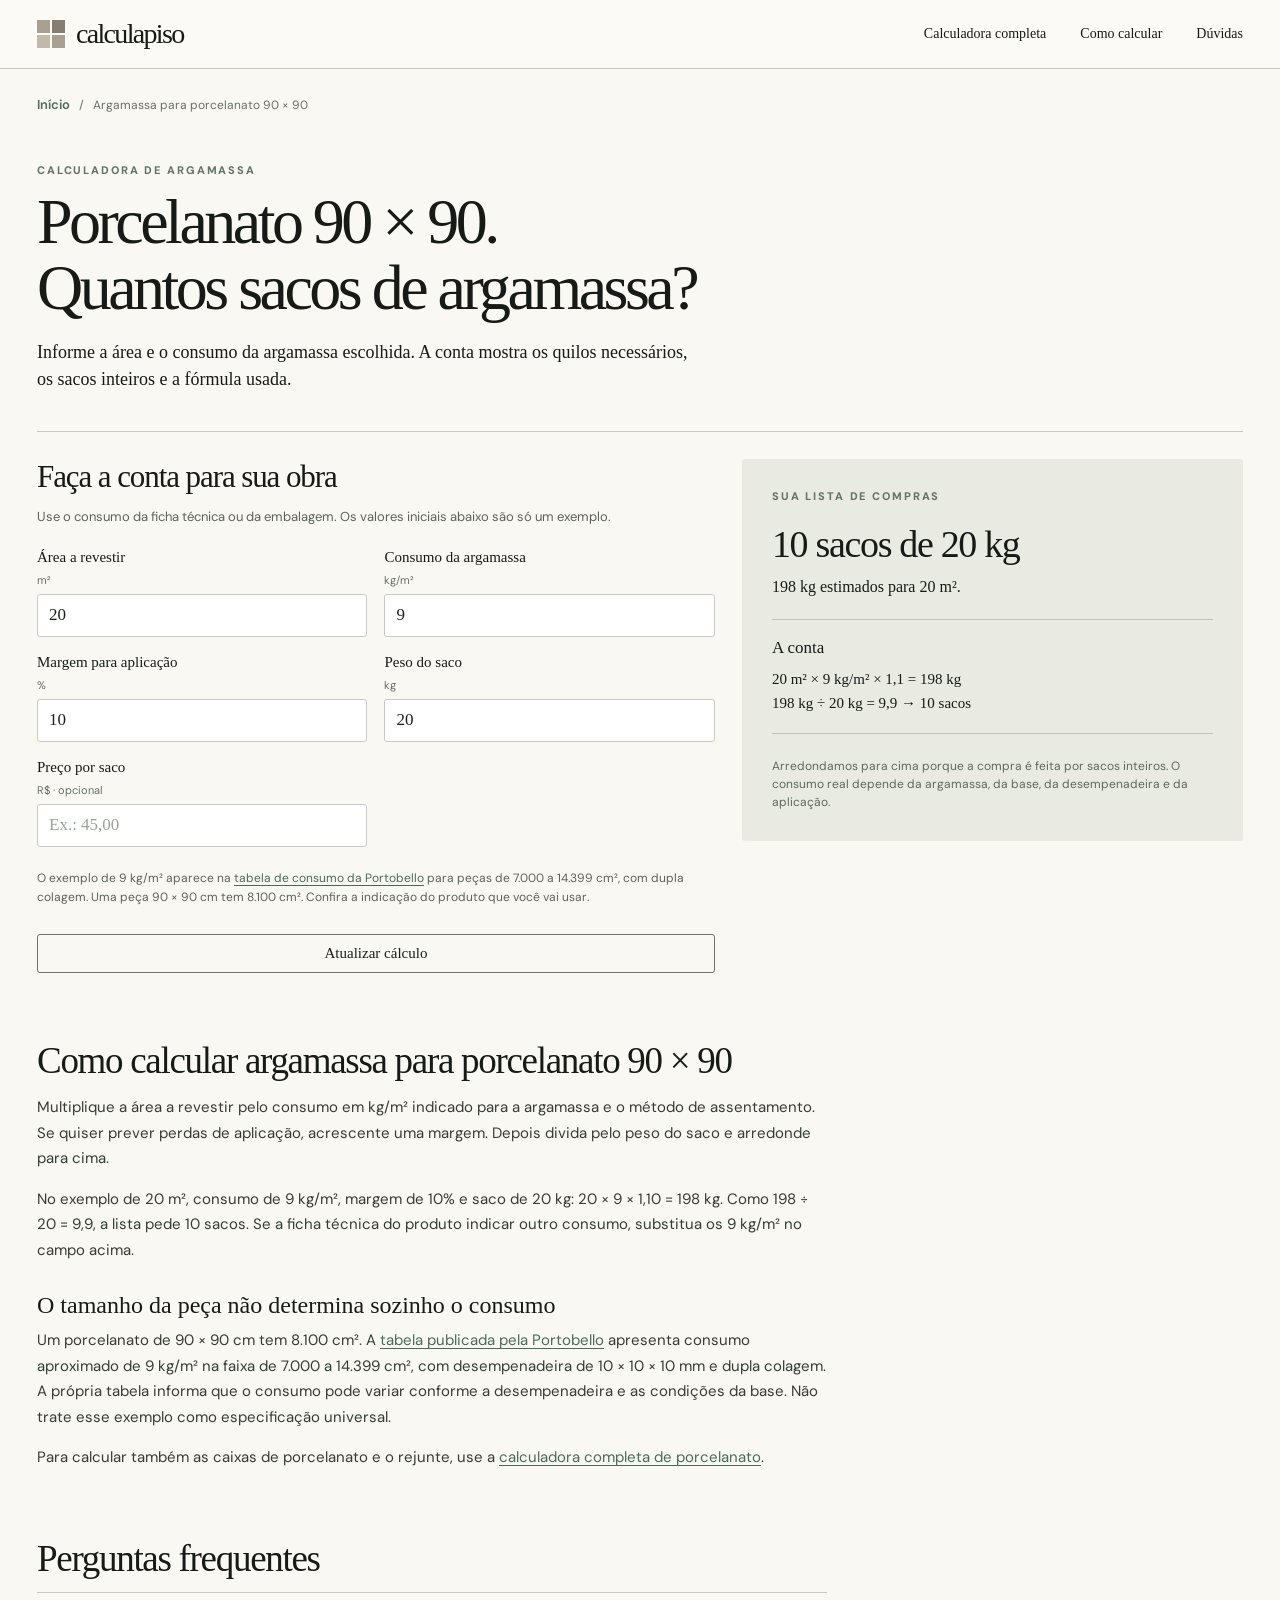
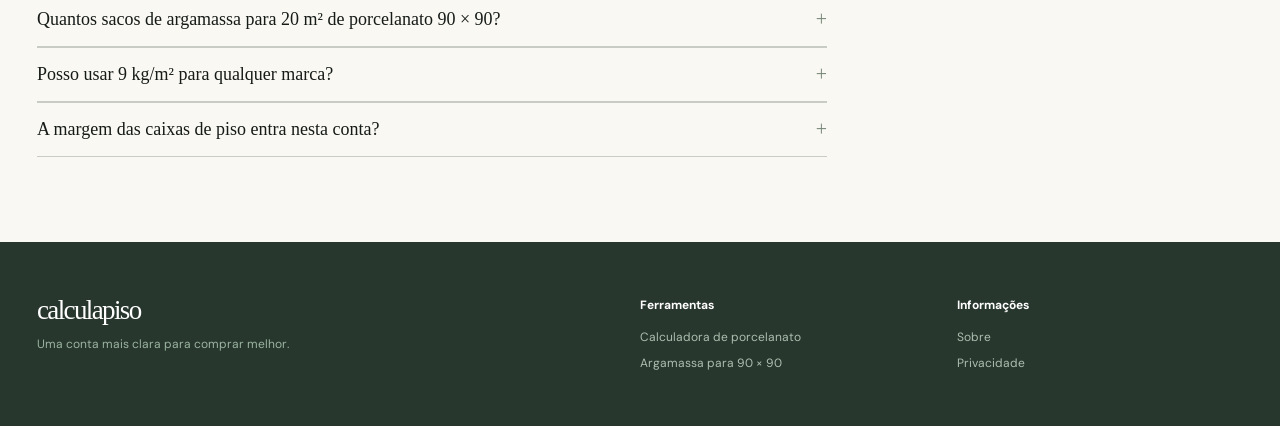
==== argamassa-porcelanato-90x90.html @ f42fd9b2 "Add focused 90x90 mortar calculator" ====
<!doctype html>
<html lang="pt-BR">
<head>
  <meta charset="utf-8">
  <meta name="viewport" content="width=device-width,initial-scale=1">
  <meta name="theme-color" content="#f9f8f3">
  <meta name="description" content="Calcule quantos sacos de argamassa comprar para porcelanato 90 × 90 cm. Ajuste a área, o consumo indicado pelo fabricante, a margem e o peso do saco.">
  <link rel="canonical" href="https://calcula-piso.vercel.app/argamassa-porcelanato-90x90">
  <meta property="og:type" content="website">
  <meta property="og:locale" content="pt_BR">
  <meta property="og:title" content="Argamassa para porcelanato 90 × 90: quantos sacos comprar?">
  <meta property="og:description" content="Faça a conta com o consumo do seu produto e veja a quantidade de sacos inteiros.">
  <meta property="og:url" content="https://calcula-piso.vercel.app/argamassa-porcelanato-90x90">
  <script type="application/ld+json">{"@context":"https://schema.org","@type":"WebApplication","name":"Calculadora de argamassa para porcelanato 90 × 90","applicationCategory":"UtilitiesApplication","operatingSystem":"Any","inLanguage":"pt-BR","isAccessibleForFree":true,"description":"Estima sacos de argamassa para porcelanato 90 × 90 cm com consumo editável."}</script>
  <title>Argamassa para Porcelanato 90 × 90: Quantos Sacos? | Calcula Piso</title>
  <link rel="icon" href="/favicon.svg" type="image/svg+xml">
  <link rel="stylesheet" href="/style.css">
  <link rel="stylesheet" href="/redesign.css">
  <script defer src="/argamassa-90x90.js"></script>
</head>
<body>
  <a class="skip-link" href="#calculadora-argamassa">Pular para a calculadora</a>
  <header class="site-header"><div class="shell header-inner"><a class="logo" href="/" aria-label="Calcula Piso, página inicial"><span class="logo-mark" aria-hidden="true"><i></i><i></i><i></i><i></i></span><span>calcula<span class="logo-accent">piso</span></span></a><nav aria-label="Navegação principal"><a href="/#calculadora">Calculadora completa</a><a href="#como-calcular">Como calcular</a><a href="#perguntas">Dúvidas</a></nav></div></header>
  <main class="shell specialty-page">
    <nav class="breadcrumb" aria-label="Você está aqui"><a href="/">Início</a><span aria-hidden="true">/</span><span>Argamassa para porcelanato 90 × 90</span></nav>
    <header class="specialty-intro"><p class="overline">Calculadora de argamassa</p><h1>Porcelanato 90 × 90.<br>Quantos sacos de argamassa?</h1><p>Informe a área e o consumo da argamassa escolhida. A conta mostra os quilos necessários, os sacos inteiros e a fórmula usada.</p></header>
    <div class="specialty-grid" id="calculadora-argamassa">
      <form id="mortar-form" class="specialty-form" novalidate>
        <h2>Faça a conta para sua obra</h2>
        <p>Use o consumo da ficha técnica ou da embalagem. Os valores iniciais abaixo são só um exemplo.</p>
        <div class="specialty-fields">
          <label>Área a revestir <span>m²</span><input id="area" type="number" inputmode="decimal" min="0.01" max="100000" step="0.01" value="20" required></label>
          <label>Consumo da argamassa <span>kg/m²</span><input id="rate" type="number" inputmode="decimal" min="0.1" max="50" step="0.1" value="9" required></label>
          <label>Margem para aplicação <span>%</span><input id="loss" type="number" inputmode="decimal" min="0" max="100" step="1" value="10" required></label>
          <label>Peso do saco <span>kg</span><input id="bag" type="number" inputmode="decimal" min="0.1" max="100" step="0.1" value="20" required></label>
          <label>Preço por saco <span>R$ · opcional</span><input id="price" type="number" inputmode="decimal" min="0" max="100000" step="0.01" placeholder="Ex.: 45,00"></label>
        </div>
        <p class="field-help">O exemplo de 9 kg/m² aparece na <a href="https://www.portobello.com.br/produtos/abrir/6321/catalogo_final_argamassa_rejuntes_eng_web.pdf">tabela de consumo da Portobello</a> para peças de 7.000 a 14.399 cm², com dupla colagem. Uma peça 90 × 90 cm tem 8.100 cm². Confira a indicação do produto que você vai usar.</p>
        <p class="form-error" id="mortar-error" role="alert" hidden></p>
        <button class="calculate-button" type="submit">Atualizar cálculo</button>
      </form>
      <section class="specialty-result" aria-live="polite" aria-labelledby="answer-title">
        <p class="overline">Sua lista de compras</p><h2 id="answer-title"><span id="bags">10</span> sacos de <span id="bag-size">20</span> kg</h2>
        <p id="weight">198 kg estimados para 20 m².</p>
        <div class="answer-math"><strong>A conta</strong><span id="formula">20 m² × 9 kg/m² × 1,10 = 198 kg<br>198 kg ÷ 20 kg = 9,9 → 10 sacos</span></div>
        <p id="cost" hidden></p>
        <small>Arredondamos para cima porque a compra é feita por sacos inteiros. O consumo real depende da argamassa, da base, da desempenadeira e da aplicação.</small>
      </section>
    </div>
    <section class="specialty-copy" id="como-calcular"><h2>Como calcular argamassa para porcelanato 90 × 90</h2><p>Multiplique a área a revestir pelo consumo em kg/m² indicado para a argamassa e o método de assentamento. Se quiser prever perdas de aplicação, acrescente uma margem. Depois divida pelo peso do saco e arredonde para cima.</p><p>No exemplo de 20 m², consumo de 9 kg/m², margem de 10% e saco de 20 kg: 20 × 9 × 1,10 = 198 kg. Como 198 ÷ 20 = 9,9, a lista pede 10 sacos. Se a ficha técnica do produto indicar outro consumo, substitua os 9 kg/m² no campo acima.</p><h3>O tamanho da peça não determina sozinho o consumo</h3><p>Um porcelanato de 90 × 90 cm tem 8.100 cm². A <a href="https://www.portobello.com.br/produtos/abrir/6321/catalogo_final_argamassa_rejuntes_eng_web.pdf">tabela publicada pela Portobello</a> apresenta consumo aproximado de 9 kg/m² na faixa de 7.000 a 14.399 cm², com desempenadeira de 10 × 10 × 10 mm e dupla colagem. A própria tabela informa que o consumo pode variar conforme a desempenadeira e as condições da base. Não trate esse exemplo como especificação universal.</p><p>Para calcular também as caixas de porcelanato e o rejunte, use a <a href="/#calculadora">calculadora completa de porcelanato</a>.</p></section>
    <section class="specialty-faq" id="perguntas"><h2>Perguntas frequentes</h2><details><summary>Quantos sacos de argamassa para 20 m² de porcelanato 90 × 90?</summary><p>Com consumo de 9 kg/m², margem de 10% e sacos de 20 kg, são 10 sacos. O número muda se o fabricante indicar outro consumo ou outro peso de embalagem.</p></details><details><summary>Posso usar 9 kg/m² para qualquer marca?</summary><p>Não. Esse número é um exemplo de uma tabela específica da Portobello. Confira a embalagem e a ficha técnica da argamassa escolhida, inclusive a indicação para o local de aplicação e para o tamanho da peça.</p></details><details><summary>A margem das caixas de piso entra nesta conta?</summary><p>Não. Recortes e quebras afetam a compra de peças. A margem da argamassa é separada e serve para perdas durante a aplicação.</p></details></section>
  </main>
  <footer class="site-footer"><div class="shell footer-grid"><div><a class="logo footer-logo" href="/">calculapiso</a><p>Uma conta mais clara para comprar melhor.</p></div><div><strong>Ferramentas</strong><a href="/#calculadora">Calculadora de porcelanato</a><a href="/argamassa-porcelanato-90x90">Argamassa para 90 × 90</a></div><div><strong>Informações</strong><a href="/sobre">Sobre</a><a href="/privacidade">Privacidade</a></div></div></footer>
</body>
</html>
---- style.css ----
@import url('https://fonts.googleapis.com/css2?family=DM+Sans:wght@400;500;600;700&family=Manrope:wght@400;500;600;700;800&display=swap');
:root{--paper:#f5f3ed;--white:#fffefa;--ink:#1c2925;--soft:#66736c;--line:#d9ddd3;--green:#254e3f;--orange:#b95736;--sand:#e8dfcf}*{box-sizing:border-box}html{scroll-behavior:smooth}body{margin:0;background:var(--paper);color:var(--ink);font-family:'DM Sans',Arial,sans-serif;-webkit-font-smoothing:antialiased}button,input,select{font:inherit}button,a{-webkit-tap-highlight-color:transparent}a{color:inherit}.shell{width:min(1180px,calc(100% - 48px));margin-inline:auto}[hidden]{display:none!important}.skip-link{position:absolute;left:-999px;top:0;background:#fff;padding:12px;z-index:50}.skip-link:focus{left:12px}.site-header{border-bottom:1px solid #e4e5dc}.header-inner{height:86px;display:flex;align-items:center;justify-content:space-between;gap:20px}.logo{text-decoration:none;font:800 21px/1 'Manrope',Arial,sans-serif;letter-spacing:-.07em;display:flex;align-items:center;gap:11px}.logo>span:last-child{display:flex;flex-direction:column}.logo-accent{color:var(--orange)}.logo small{font:600 9px/1.4 'DM Sans',Arial,sans-serif;letter-spacing:.14em;text-transform:uppercase;color:#758078}.logo-mark{width:29px;height:29px;display:grid;grid-template-columns:1fr 1fr;gap:3px;transform:rotate(-15deg)}.logo-mark i{display:block;background:var(--green);border-radius:2px}.logo-mark i:nth-child(2),.logo-mark i:nth-child(3){background:var(--orange)}nav{display:flex;gap:34px}nav a{text-decoration:none;font-size:13px;font-weight:600;color:#49574f}nav a:hover,.method-grid a:hover{text-decoration:underline}.nav-cta{text-decoration:none;border:1px solid var(--ink);border-radius:5px;padding:12px 15px;font-size:12px;font-weight:700}.nav-cta span{margin-left:16px}.hero{min-height:530px;display:grid;grid-template-columns:1fr .92fr;align-items:center;gap:50px;padding-block:58px}.kicker,.overline{font-size:11px;font-weight:800;letter-spacing:.17em;text-transform:uppercase;color:var(--orange)}.kicker{display:flex;align-items:center;gap:10px}.kicker-line{width:19px;height:2px;background:var(--orange)}h1,h2,h3,p{margin-top:0}h1,h2,h3{font-family:'Manrope',Arial,sans-serif}h1{font-size:clamp(45px,5.2vw,76px);line-height:1.075;letter-spacing:-.075em;margin:21px 0 21px}h1 em{font-style:normal;color:var(--orange)}.hero-copy>p{max-width:525px;font-size:17px;line-height:1.7;color:#536158}.hero-actions{display:flex;align-items:center;gap:24px;margin-top:30px}.primary-link,.calculate-button{background:var(--green);color:white;border:0;border-radius:4px;text-decoration:none;font-size:13px;font-weight:700;padding:15px 20px;display:inline-flex;justify-content:space-between;gap:55px;cursor:pointer}.primary-link:hover,.calculate-button:hover{background:#183d30}.hero-actions>span{font-size:12px;color:#77827a}.hero-proof{border-top:1px solid var(--line);margin-top:58px;padding-top:19px;display:flex;align-items:baseline;gap:13px;color:#67756c;font-size:11px}.hero-proof strong{font-size:13px;color:var(--ink)}.hero-art{position:relative;display:grid;grid-template-columns:repeat(3,1fr);grid-template-rows:repeat(3,1fr);gap:8px;aspect-ratio:1.08;padding:21px;background:#ded9cb;overflow:hidden;box-shadow:20px 22px 0 #e8e3d7}.tile{position:relative;overflow:hidden}.tile-one{background:#c66c4c;grid-column:span 2}.tile-one:after{content:'';position:absolute;width:66%;aspect-ratio:1;border:28px solid #da8a68;border-radius:50%;left:-22%;top:20%}.tile-two{background:#285240}.tile-two:after{content:'';position:absolute;inset:19%;border:17px solid #779988;border-radius:50%}.tile-three{background:#e7d1ab}.tile-three:after{content:'';position:absolute;inset:20% 15%;border:16px solid #f6e7c7;transform:rotate(30deg)}.tile-four{background:#a9482e}.tile-four:after{content:'';position:absolute;inset:12%;background:repeating-linear-gradient(45deg,#c3714b 0 12px,transparent 12px 30px)}.tile-five{background:#cfb692}.tile-five:after{content:'';position:absolute;width:60%;aspect-ratio:1;border:18px solid #f0ddba;border-radius:50%;right:-22%;bottom:-23%}.tile-six{background:#244a3b;grid-column:span 2}.tile-six:after{content:'';position:absolute;inset:15%;background:repeating-linear-gradient(90deg,#3b6c56 0 19px,transparent 19px 40px);transform:skewX(-25deg)}.tile-seven{background:#db9976}.art-label{position:absolute;right:0;bottom:0;padding:19px 24px;background:#f5f3ed;font:800 11px/1.35 'Manrope',Arial,sans-serif;letter-spacing:.15em}.art-label span{display:block;text-align:right;font-size:20px;letter-spacing:0}.strip{background:var(--green);color:#e9efe8}.strip-inner{min-height:70px;display:flex;justify-content:space-between;align-items:center;gap:16px}.strip span{font-size:11px;font-weight:700;letter-spacing:.06em;white-space:nowrap}.tool-section{padding-block:88px 98px}.section-intro{display:flex;justify-content:space-between;align-items:end;gap:40px;margin-bottom:30px}.section-intro h2,.method-section h2,.example-section h2,.faq-section h2{font-size:clamp(32px,3.1vw,46px);line-height:1.16;letter-spacing:-.055em;margin:0}.section-intro>p{max-width:310px;color:var(--soft);font-size:14px;line-height:1.6;margin:0}.tool-layout{display:grid;grid-template-columns:minmax(0,1fr) 390px;gap:20px;align-items:start}form{background:var(--white);border:1px solid var(--line);padding:34px}.form-block{border:0;border-bottom:1px solid var(--line);padding:0 0 29px;margin:0 0 28px;min-width:0}.form-block legend{font:800 17px 'Manrope',Arial,sans-serif;letter-spacing:-.04em;padding:0;margin-bottom:8px}.form-block legend span{font:800 11px 'DM Sans',Arial,sans-serif;color:var(--orange);margin-right:13px;letter-spacing:.08em}.field-help{font-size:12px;line-height:1.55;color:var(--soft);max-width:590px;margin:0 0 19px}.field-grid{display:grid;gap:13px;margin-top:13px}.field-grid.two{grid-template-columns:repeat(2,minmax(0,1fr))}.field-grid.three{grid-template-columns:repeat(3,minmax(0,1fr))}label{font-size:12px;font-weight:700;display:flex;flex-direction:column;gap:7px}label small{font-size:10px;color:var(--soft);font-weight:500}input,select{width:100%;height:43px;background:#fff;border:1px solid #cdd4ca;border-radius:3px;padding:0 11px;color:var(--ink);font-size:14px;min-width:0}input:focus,select:focus,button:focus-visible,a:focus-visible,summary:focus-visible{outline:2px solid var(--orange);outline-offset:2px}input::placeholder{color:#9aa39a}.room-row{background:#f8f8f4;border:1px solid #e3e6dd;padding:15px;margin-bottom:11px}.room-title{display:flex;justify-content:space-between;align-items:center}.room-title strong{font-size:12px}.remove-room,.text-button{border:0;background:none;color:var(--orange);font-size:12px;font-weight:700;cursor:pointer;padding:5px}.text-button{margin-top:3px}.calculate-button{width:100%;font-size:14px;padding:17px 20px}.form-error{background:#fff0ec;border:1px solid #dfa693;color:#852f21;padding:12px;font-size:12px}.results{background:#203e33;color:#fff;padding:28px;position:sticky;top:18px;min-height:310px}.results-head{display:flex;justify-content:space-between;align-items:center;border-bottom:1px solid #536d61;padding-bottom:19px;font-size:12px;font-weight:700}.results-status{font-size:10px;font-weight:600;color:#bdd1c3}.results h3{font-size:29px;line-height:1.15;letter-spacing:-.05em;margin:27px 0 9px}.results-lead{font-size:12px;color:#ccdad0;line-height:1.6;margin-bottom:25px}.result-feature{padding:17px;background:#e1eadf;color:var(--ink);display:flex;flex-direction:column}.result-feature span,.result-feature small{font-size:11px;color:#63796a}.result-feature strong{font:800 36px 'Manrope',Arial,sans-serif;letter-spacing:-.08em;margin:4px 0}.result-list>div{display:grid;grid-template-columns:1fr auto;column-gap:10px;padding:16px 0;border-bottom:1px solid #536d61}.result-list span{font-size:12px;color:#e1eee1}.result-list b{font-size:10px;color:#a6bdae;margin-right:8px}.result-list strong{font:700 15px 'Manrope',Arial,sans-serif;white-space:nowrap}.result-list small{grid-column:1/-1;font-size:10px;color:#b0c3b4;margin:5px 0 0 26px}.estimated-cost{display:flex;justify-content:space-between;gap:10px;margin-top:20px;padding:14px;background:#315c47;font-size:11px}.estimated-cost strong{font-size:16px}.result-note{font-size:11px;color:#c0d0c3;line-height:1.5;margin:19px 0}.result-actions{display:flex;gap:8px}.result-actions button{flex:1;cursor:pointer;border:1px solid #90ad97;background:transparent;color:white;padding:10px 5px;font-weight:700;font-size:11px}.result-actions button:hover{background:#315c47}.method-section{background:#e7e5db;padding:93px 0}.method-grid{display:grid;grid-template-columns:.7fr 1fr;gap:90px}.method-grid>div:first-child>p:not(.overline){color:var(--soft);line-height:1.65;max-width:350px;font-size:14px;margin:20px 0}.method-grid a{font-size:12px;font-weight:700;text-decoration:none}.method-grid a span{margin-left:12px}.method-cards{display:grid;grid-template-columns:repeat(3,1fr);gap:12px}.method-cards article{background:#f8f7f2;padding:23px 20px;min-height:220px}.method-cards article>span{font-size:9px;letter-spacing:.14em;color:var(--orange);font-weight:800}.method-cards h3{font-size:19px;letter-spacing:-.05em;margin:25px 0 8px}.method-cards p{font-size:12px;line-height:1.55;color:var(--soft)}.example-section{padding-block:100px;display:grid;grid-template-columns:1fr 1fr;align-items:center;gap:100px}.example-intro p:not(.overline){font-size:15px;color:var(--soft);line-height:1.7;max-width:490px;margin:24px 0 0}.example-visual{background:#ece7da;padding:30px 40px}.plan-label{font-size:9px;letter-spacing:.16em;font-weight:800;color:#7a8479}.room-plan{width:75%;aspect-ratio:1.25;margin:34px auto;position:relative;border:7px solid #435846;background:#d0bea1;display:grid;place-items:center}.plan-grid{position:absolute;inset:0;background:linear-gradient(90deg,transparent calc(33.33% - 1px),#bda787 calc(33.33% - 1px),#bda787 33.33%,transparent 33.33%,transparent calc(66.66% - 1px),#bda787 calc(66.66% - 1px),#bda787 66.66%,transparent 66.66%),linear-gradient(0deg,transparent calc(33.33% - 1px),#bda787 calc(33.33% - 1px),#bda787 33.33%,transparent 33.33%,transparent calc(66.66% - 1px),#bda787 calc(66.66% - 1px),#bda787 66.66%,transparent 66.66%)}.room-plan strong{position:relative;background:#faf8ef;padding:10px 17px;font-size:22px;letter-spacing:-.06em}.top-measure,.side-measure{position:absolute;font-size:11px;font-weight:700;color:#4d5d4e}.top-measure{top:-29px}.side-measure{left:-35px;top:50%;transform:rotate(-90deg)}.example-caption{display:block;font-size:10px;color:#697369;line-height:1.5}.faq-section{border-top:1px solid var(--line);padding-block:85px 100px;display:grid;grid-template-columns:.65fr 1fr;gap:90px}.faq-list{border-top:1px solid var(--line)}details{border-bottom:1px solid var(--line);padding:19px 0}summary{font-size:14px;font-weight:700;cursor:pointer;list-style:none;display:flex;justify-content:space-between;gap:20px}summary::-webkit-details-marker{display:none}summary:after{content:'+';color:var(--orange);font-size:20px;line-height:1}details[open] summary:after{content:'−'}details p{font-size:13px;line-height:1.65;color:var(--soft);padding:12px 25px 0 0;margin:0}.site-footer{background:#1d332a;color:#d6e2d7;padding-top:55px}.footer-grid{display:grid;grid-template-columns:2fr 1fr 1fr;gap:30px;padding-bottom:55px}.footer-logo{color:white;display:block}.footer-grid p{font-size:12px;color:#9bb3a0;margin-top:12px}.footer-grid>div:not(:first-child){display:flex;flex-direction:column;gap:10px}.footer-grid strong{font-size:12px;margin-bottom:6px;color:#fff}.footer-grid a:not(.logo){font-size:12px;color:#acbfaf;text-decoration:none}.footer-grid a:hover{text-decoration:underline}.footer-bottom{border-top:1px solid #486256;padding-block:20px;color:#9bb3a0;font-size:10px}.simple-page{padding-block:80px 130px;max-width:760px}.simple-page h1{font-size:clamp(36px,5vw,56px)}.simple-page p,.simple-page li{font-size:15px;line-height:1.75;color:#536158}.simple-page h2{font-size:25px;margin-top:40px}.simple-page a{color:var(--orange)}@media(max-width:1050px){.tool-layout{grid-template-columns:minmax(0,1fr) 340px}.method-grid{gap:35px}.method-cards{grid-template-columns:1fr}.method-cards article{min-height:auto}.hero{gap:30px}}@media(max-width:800px){nav{display:none}.hero{grid-template-columns:1fr;padding-block:44px}.hero-art{max-width:570px;width:100%;margin:auto}.hero-proof{margin-top:35px}.strip-inner{overflow:auto}.tool-layout,.method-grid,.example-section,.faq-section{grid-template-columns:1fr}.results{position:static}.section-intro{display:block}.section-intro>p{margin-top:15px}.method-cards{grid-template-columns:repeat(3,1fr)}.example-section,.faq-section{gap:35px}}@media(max-width:600px){.shell{width:min(100% - 32px,1180px)}.header-inner{height:69px}.nav-cta{font-size:0;padding:10px 12px}.nav-cta span{font-size:18px;margin:0}.hero h1{font-size:clamp(45px,12vw,66px)}.hero-copy>p{font-size:15px}.hero-actions{gap:13px}.hero-actions>span{font-size:10px}.hero-art{gap:5px;padding:12px;box-shadow:10px 11px 0 #e8e3d7}.art-label{font-size:8px;padding:9px 12px}.strip-inner{min-height:58px}.strip span{font-size:10px}.tool-section{padding-block:65px}.tool-layout{gap:14px}form,.results{padding:21px}.field-grid.three{grid-template-columns:repeat(2,minmax(0,1fr))}.field-grid.three label:last-child{grid-column:1/-1}.method-section{padding-block:65px}.method-cards{grid-template-columns:1fr}.example-section,.faq-section{padding-block:65px}.example-visual{padding:22px 25px}.footer-grid{grid-template-columns:1fr 1fr;gap:35px}.footer-grid>div:first-child{grid-column:1/-1}}@media(max-width:380px){.field-grid.two{grid-template-columns:1fr}.hero-actions>span{display:none}.result-list strong{font-size:13px}}@media print{.site-header,.hero,.strip,.section-intro,form,.method-section,.example-section,.faq-section,.site-footer,.result-actions{display:none!important}body{background:#fff}.tool-layout{display:block}.tool-section{padding:0}.results{color:#000;background:#fff;position:static;border:1px solid #999;min-height:0}.results-lead,.result-note,.results-status{color:#333}.result-feature{background:#eee}.result-list>div{border-color:#999}}
---- redesign.css ----
﻿:root{--paper:#f9f8f3;--white:#fbfaf7;--ink:#161b18;--soft:#626862;--line:#c8cbc3;--green:#506c5b;--orange:#788778}
body{background:var(--paper);color:var(--ink)}.shell{width:min(1390px,calc(100% - 74px))}.site-header{background:#fbfaf7;border-color:#c7c9c1}.header-inner{height:68px}.logo{font-family:Georgia,'Times New Roman',serif;font-size:28px;font-weight:400;letter-spacing:-.06em}.logo>span:last-child{display:block}.logo-accent{color:inherit}.logo small{display:none}.logo-mark{width:28px;height:28px;transform:none;gap:2px}.logo-mark i,.logo-mark i:nth-child(2),.logo-mark i:nth-child(3){background:#aaa092;border-radius:0}.logo-mark i:nth-child(2){background:#867e72}.logo-mark i:nth-child(3){background:#c1b9aa}.site-header nav a{font-family:Georgia,'Times New Roman',serif;font-size:14px;color:#141a16;font-weight:400}.nav-cta{display:none}
.hero{min-height:495px;display:flex;align-items:center;position:relative;padding:50px;background:linear-gradient(90deg,rgba(249,248,243,.97) 0%,rgba(249,248,243,.88) 34%,rgba(249,248,243,.08) 61%,rgba(249,248,243,0) 100%),url('/hero-room.jpg') center center/cover no-repeat}.hero-copy{position:relative;z-index:1;max-width:590px}.hero h1{font-family:Georgia,'Times New Roman',serif;font-size:clamp(56px,5.2vw,86px);font-weight:400;letter-spacing:-.065em;line-height:.98;margin:0 0 19px}.hero h1 em{color:inherit}.hero-copy>p{font-family:Georgia,'Times New Roman',serif;font-size:19px;line-height:1.4;color:#222722;max-width:490px}.hero-actions{margin-top:23px}.primary-link{font-family:Georgia,'Times New Roman',serif;background:#536f5c;border-radius:3px;min-width:260px;font-size:19px;font-weight:400;padding:12px 23px}.hero-proof{border:0;margin-top:12px;padding:0;font-size:12px;color:#666d66}.hero-sample{position:absolute;right:6%;bottom:49px;width:235px;padding:16px 19px;background:#f8f7f3e8;box-shadow:0 10px 26px #20291e33;display:flex;flex-direction:column}.hero-sample span,.hero-sample small{font-family:Georgia,'Times New Roman',serif;font-size:14px}.hero-sample strong{font-family:Georgia,'Times New Roman',serif;font-weight:400;font-size:38px;margin:3px 0 8px}.hero-sample small{border-top:1px solid #c5c5be;padding-top:8px}.hero-art,.strip{display:none!important}
.tool-section{padding-block:30px 70px;border-top:1px solid #c6c6be}.section-intro{margin-bottom:22px}.section-intro h2,.method-section h2,.example-section h2,.faq-section h2{font-family:Georgia,'Times New Roman',serif;font-size:clamp(32px,3.7vw,53px);font-weight:400;letter-spacing:-.05em}.tool-layout{grid-template-columns:minmax(0,1.12fr) minmax(330px,.88fr);gap:30px}.tool-layout form{border:0;background:transparent;padding:0}.form-block{border-bottom:1px solid #bcbfb7;padding-bottom:19px;margin-bottom:19px}.form-block legend{font-family:Georgia,'Times New Roman',serif;font-size:18px;font-weight:400;letter-spacing:-.02em}.form-block legend span{font-size:11px;letter-spacing:.08em;color:#6b7069}.field-help{font-size:11px;margin:0 0 11px}.field-grid{gap:10px;margin-top:8px}.field-grid label{font-family:Georgia,'Times New Roman',serif;font-size:13px;font-weight:400;gap:5px}.field-grid label small{font-family:'DM Sans',Arial,sans-serif;font-size:10px}.field-grid input,.field-grid select{height:37px;border:1px solid #c7c9c4;border-radius:3px;background:#fff;padding-inline:10px;font-family:Georgia,'Times New Roman',serif;font-size:15px}.room-row{border:0;background:transparent;padding:0;margin-bottom:9px}.room-title{margin-bottom:8px}.room-title strong{font:600 11px 'DM Sans',Arial,sans-serif;letter-spacing:.04em}.remove-room,.text-button{color:#4e6a58}.calculate-button{background:transparent;color:#18201a;border:1px solid #6d746c;border-radius:3px;justify-content:center;font-family:Georgia,'Times New Roman',serif;font-size:15px;font-weight:400;padding:10px}.calculate-button:hover{background:#e7ebe4;color:#18201a}.calculate-button span{display:none}
.results{background:#e9ebe3;color:#121913;padding:25px 28px;position:sticky;top:18px;min-height:285px;border-radius:3px}.results-head{border-bottom:1px solid #bfc6bd;color:#1b211b;font-family:Georgia,'Times New Roman',serif;font-size:20px;font-weight:400;padding-bottom:12px}.results-status{font:400 10px 'DM Sans',Arial,sans-serif;color:#636d62}.results h3{font-family:Georgia,'Times New Roman',serif;font-size:29px;font-weight:400;letter-spacing:-.04em}.results-lead{color:#636a62;font-size:12px}.result-feature{background:#f3f4ed;color:#1b211b;padding:13px 16px}.result-feature strong{font-family:Georgia,'Times New Roman',serif;font-weight:400;font-size:33px}.result-list>div{border-color:#bfc6bd;padding:15px 0}.result-list span,.result-list strong{color:#161d17;font-family:Georgia,'Times New Roman',serif;font-size:16px;font-weight:400}.result-list b{color:#778779;font-size:20px;font-weight:400}.result-list small,.result-note{color:#5f6a60}.estimated-cost{background:transparent;border-top:1px solid #aeb8ae;color:#161d17;font-family:Georgia,'Times New Roman',serif;font-size:16px;padding:17px 0;margin-top:0}.estimated-cost strong{font:400 26px Georgia,'Times New Roman',serif}.result-actions button{border-color:#5d6e5d;color:#233827}.result-actions button:hover{background:#dbe2d8}.method-section{background:#f4f3ed;border-top:1px solid #c7c9c2;border-bottom:1px solid #c7c9c2;padding-block:34px}.method-grid{grid-template-columns:.4fr 1fr;gap:30px}.method-grid h2{font-size:30px}.method-grid>div:first-child>p:not(.overline),.method-grid a{display:none}.method-cards{display:grid;grid-template-columns:repeat(3,1fr);gap:0}.method-cards article{background:transparent;border-left:1px solid #d5d8d0;min-height:0;padding:5px 19px}.method-cards article>span{color:#69736b}.method-cards h3{font-family:Georgia,'Times New Roman',serif;font-size:17px;font-weight:400;margin:7px 0}.method-cards p{font-size:11px;margin:0}.example-section{padding-block:65px}.faq-section{padding-block:65px}.overline{color:#637366}.site-footer{background:#28372e}.footer-logo{font-size:27px}
@media(max-width:800px){.shell{width:min(100% - 32px,1390px)}.header-inner{height:52px}.logo{font-size:23px}.site-header nav{display:none}.site-header .nav-cta{display:block;font-size:0;border:0;padding:4px}.site-header .nav-cta span{font-size:20px;margin:0}.hero{min-height:520px;padding:0 20px 28px;align-items:flex-end;background:linear-gradient(0deg,rgba(249,248,243,.97) 0%,rgba(249,248,243,.88) 44%,rgba(249,248,243,0) 78%),url('/hero-room.jpg') 63% top/auto 62% no-repeat}.hero-copy{width:100%}.hero h1{font-size:clamp(42px,10vw,64px);margin:0 0 9px}.hero-copy>p{font-size:15px;line-height:1.38;margin-bottom:13px}.hero-actions{margin:0}.primary-link{width:100%;min-width:0;font-size:15px;padding:11px 16px}.hero-proof{display:none}.hero-sample{display:none}.tool-section{padding-block:27px 50px}.section-intro h2{font-size:30px}.tool-layout{grid-template-columns:1fr;gap:20px}.results{position:static}.method-grid{grid-template-columns:1fr;gap:14px}.method-cards{grid-template-columns:1fr}.method-cards article{border-left:0;border-top:1px solid #d4d6cf;padding:11px 0}.method-grid h2{font-size:29px}.example-section,.faq-section{grid-template-columns:1fr}}
@media(max-width:420px){.hero{min-height:490px}.field-grid.two{grid-template-columns:repeat(2,minmax(0,1fr))}.field-grid.three{grid-template-columns:repeat(2,minmax(0,1fr))}.field-grid input,.field-grid select{font-size:13px}.results{padding:18px}.result-list span,.result-list strong{font-size:14px}}
@media print{.hero,.site-header,.method-section{display:none!important}.results{background:#fff;color:#111}.result-list span,.result-list strong,.result-note{color:#111}}

/* Focused material calculator */
.specialty-page{padding-top:27px;padding-bottom:85px}.breadcrumb{display:flex;gap:9px;align-items:center;color:#697069;font-size:12px}.breadcrumb a{color:#506c5b}.specialty-intro{max-width:850px;padding:50px 0 38px}.specialty-intro h1{font:400 clamp(42px,5vw,72px)/1.03 Georgia,'Times New Roman',serif;letter-spacing:-.055em;margin:12px 0 18px}.specialty-intro>p:last-child{font:18px/1.5 Georgia,'Times New Roman',serif;max-width:670px;margin:0}.specialty-grid{display:grid;grid-template-columns:minmax(0,1.15fr) minmax(300px,.85fr);gap:27px;align-items:start;border-top:1px solid #c9ccc5;padding-top:27px}.specialty-form{padding:0;border:0;background:transparent}.specialty-form h2,.specialty-result h2,.specialty-copy h2,.specialty-faq h2{font:400 31px/1.16 Georgia,'Times New Roman',serif;letter-spacing:-.035em;margin:0 0 12px}.specialty-form>p{color:#5b635b;font-size:13px;line-height:1.55;max-width:650px}.specialty-fields{display:grid;grid-template-columns:repeat(2,minmax(0,1fr));gap:17px;margin:22px 0}.specialty-fields label{display:flex;flex-direction:column;gap:7px;font:15px Georgia,'Times New Roman',serif}.specialty-fields label span{font:11px 'DM Sans',Arial,sans-serif;color:#667067}.specialty-fields input{width:100%;height:43px;border:1px solid #c7cac4;background:#fff;border-radius:3px;padding:8px 11px;font:17px Georgia,'Times New Roman',serif;color:#1b211b}.specialty-fields input:focus{outline:2px solid #54735e;outline-offset:1px}.specialty-form .field-help{font-size:12px;margin:13px 0 18px}.specialty-form .field-help a,.specialty-copy a{color:#496b56;text-decoration:underline;text-underline-offset:3px}.specialty-form .calculate-button{width:100%;margin-top:10px}.specialty-result{background:#e9ebe3;border-radius:3px;padding:30px;position:sticky;top:18px}.specialty-result .overline{margin:0 0 19px}.specialty-result h2{font-size:38px}.specialty-result>p:not(.overline){font:16px Georgia,'Times New Roman',serif}.answer-math{border-top:1px solid #bcc5ba;border-bottom:1px solid #bcc5ba;margin:23px 0;padding:18px 0;display:flex;flex-direction:column;gap:9px}.answer-math strong{font:400 17px Georgia,'Times New Roman',serif}.answer-math span{font:15px/1.6 Georgia,'Times New Roman',serif}.specialty-result small{display:block;font-size:12px;line-height:1.5;color:#5d685e}.specialty-copy{max-width:790px;margin:67px 0}.specialty-copy h2,.specialty-faq h2{font-size:37px}.specialty-copy h3{font:400 24px Georgia,'Times New Roman',serif;margin:29px 0 9px}.specialty-copy p,.specialty-faq p{font-size:15px;line-height:1.7;color:#343d35}.specialty-faq{max-width:790px}.specialty-faq details{border-top:1px solid #c9ccc5;padding:16px 0}.specialty-faq details:last-child{border-bottom:1px solid #c9ccc5}.specialty-faq summary{cursor:pointer;font:18px Georgia,'Times New Roman',serif}.specialty-faq details p{margin-bottom:0}
@media(max-width:800px){.specialty-intro{padding:37px 0 30px}.specialty-intro>p:last-child{font-size:16px}.specialty-grid{grid-template-columns:1fr}.specialty-result{position:static}.specialty-copy{margin:48px 0}.specialty-copy h2,.specialty-faq h2{font-size:30px}}
@media(max-width:420px){.specialty-fields{gap:12px}.specialty-fields label{font-size:13px}.specialty-fields input{font-size:15px}.specialty-result{padding:22px}.specialty-result h2{font-size:31px}}
.related-tool{border-top:1px solid #c9ccc5;border-bottom:1px solid #c9ccc5;padding-block:28px;display:flex;justify-content:space-between;align-items:center;gap:25px}.related-tool .overline{margin:0 0 8px}.related-tool h2{font:400 30px Georgia,'Times New Roman',serif;letter-spacing:-.04em;margin:0 0 6px}.related-tool p:last-child{font-size:13px;margin:0;color:#5d665e}.related-tool>a{flex:none;color:#3f6650;text-decoration:underline;text-underline-offset:4px;font:16px Georgia,'Times New Roman',serif}@media(max-width:800px){.related-tool{display:block}.related-tool>a{display:inline-block;margin-top:15px}}
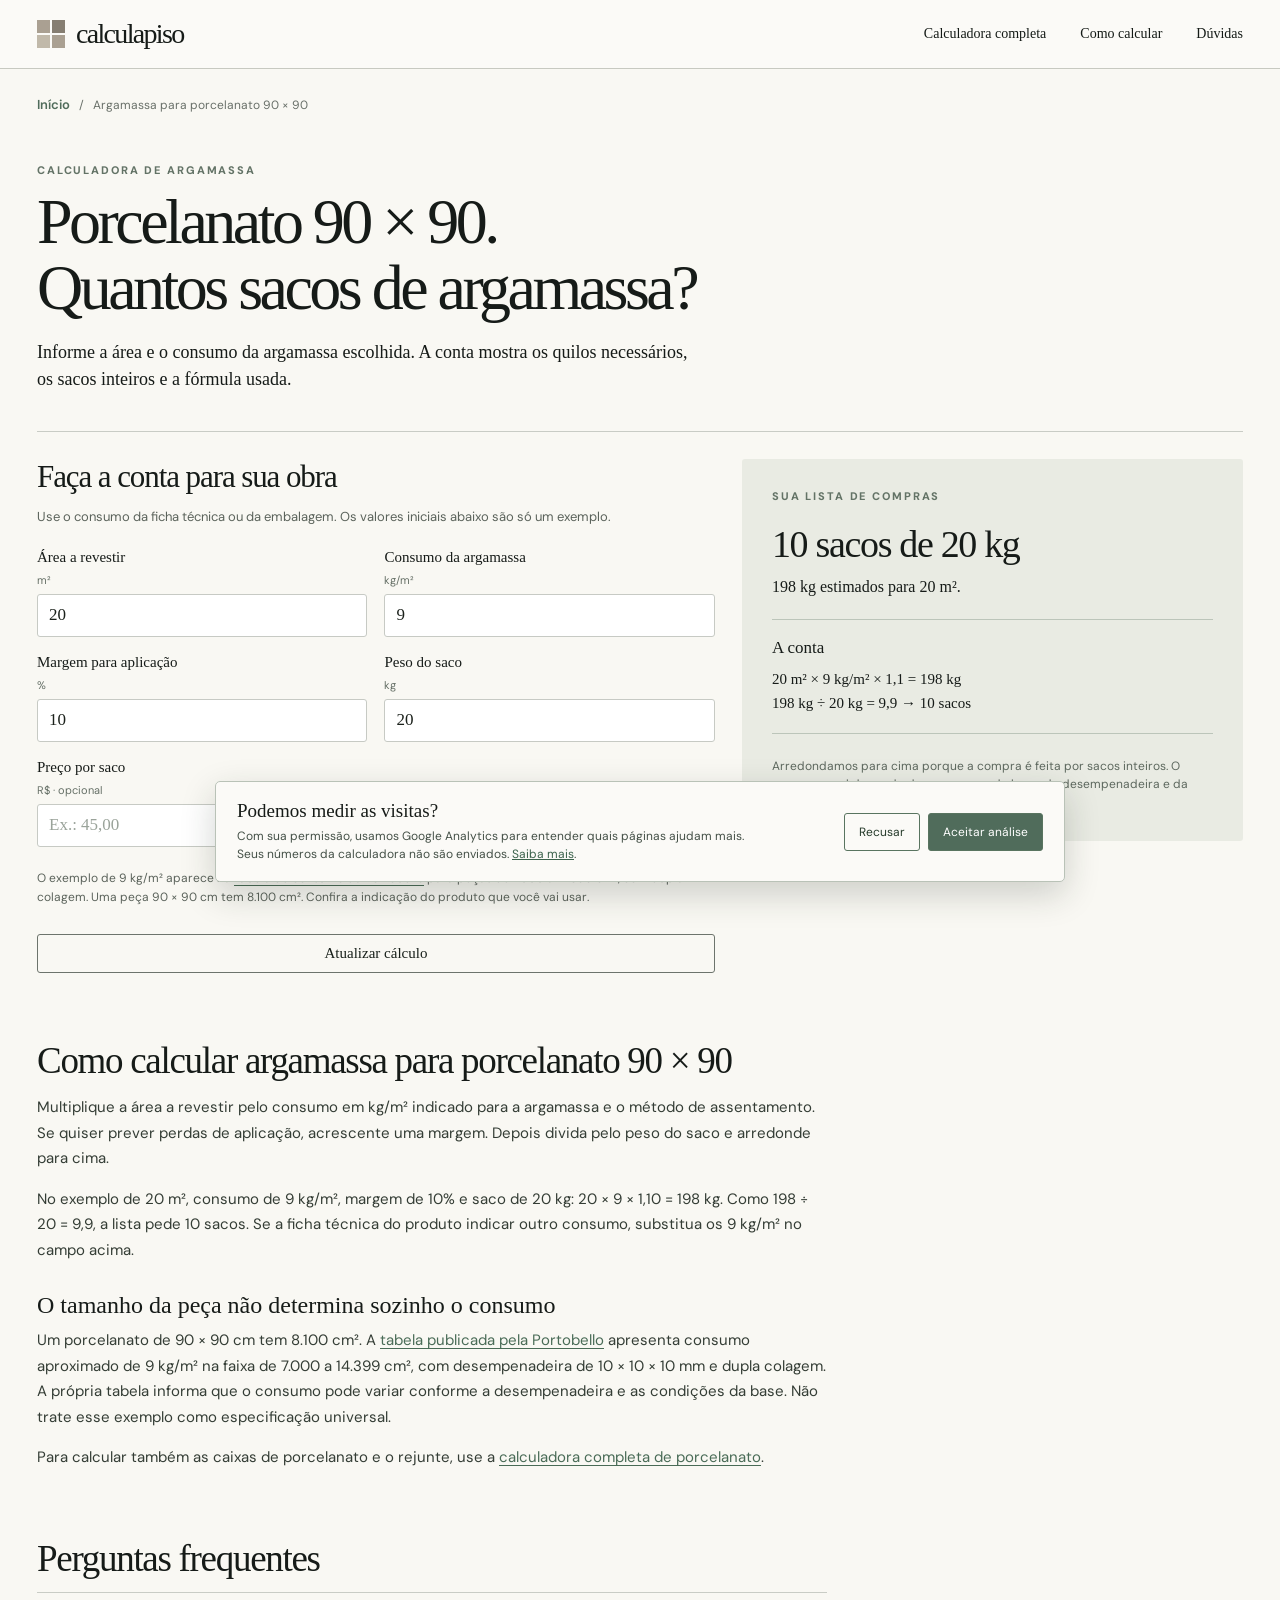
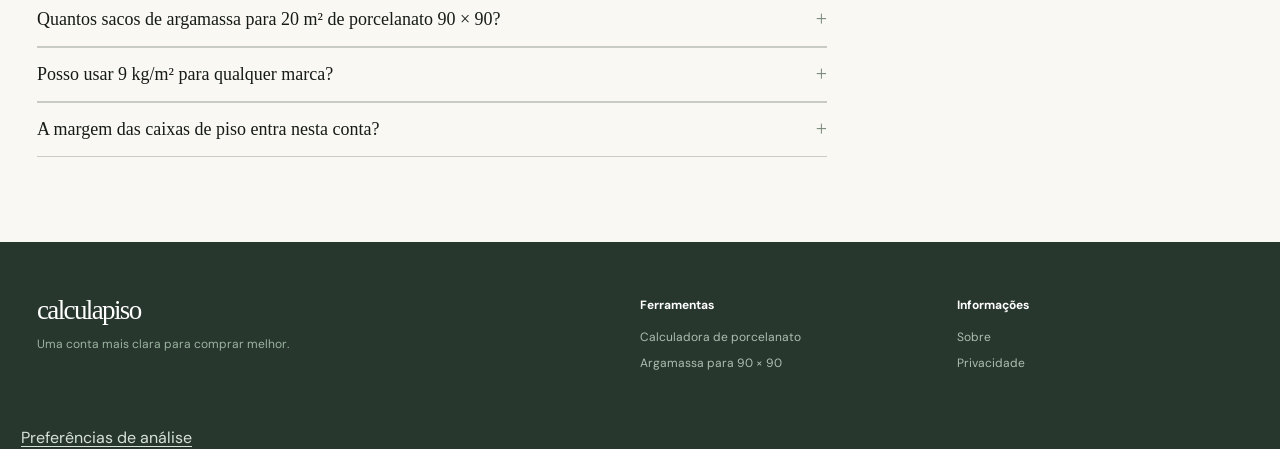
==== commit eeb13dbb: "Add consent-based Google Analytics" ====
--- a/argamassa-porcelanato-90x90.html
+++ b/argamassa-porcelanato-90x90.html
@@ -15,7 +15,7 @@
   <title>Argamassa para Porcelanato 90 × 90: Quantos Sacos? | Calcula Piso</title>
   <link rel="icon" href="/favicon.svg" type="image/svg+xml">
   <link rel="stylesheet" href="/style.css">
-  <link rel="stylesheet" href="/redesign.css">
+  <link rel="stylesheet" href="/redesign.css"><script defer src="/analytics.js"></script>
   <script defer src="/argamassa-90x90.js"></script>
 </head>
 <body>
--- a/redesign.css
+++ b/redesign.css
@@ -12,4 +12,5 @@
 @media(max-width:800px){.specialty-intro{padding:37px 0 30px}.specialty-intro>p:last-child{font-size:16px}.specialty-grid{grid-template-columns:1fr}.specialty-result{position:static}.specialty-copy{margin:48px 0}.specialty-copy h2,.specialty-faq h2{font-size:30px}}
 @media(max-width:420px){.specialty-fields{gap:12px}.specialty-fields label{font-size:13px}.specialty-fields input{font-size:15px}.specialty-result{padding:22px}.specialty-result h2{font-size:31px}}
 .related-tool{border-top:1px solid #c9ccc5;border-bottom:1px solid #c9ccc5;padding-block:28px;display:flex;justify-content:space-between;align-items:center;gap:25px}.related-tool .overline{margin:0 0 8px}.related-tool h2{font:400 30px Georgia,'Times New Roman',serif;letter-spacing:-.04em;margin:0 0 6px}.related-tool p:last-child{font-size:13px;margin:0;color:#5d665e}.related-tool>a{flex:none;color:#3f6650;text-decoration:underline;text-underline-offset:4px;font:16px Georgia,'Times New Roman',serif}@media(max-width:800px){.related-tool{display:block}.related-tool>a{display:inline-block;margin-top:15px}}
+.analytics-choice{position:fixed;z-index:1000;left:18px;right:18px;bottom:18px;max-width:850px;margin:auto;background:#fbfaf7;border:1px solid #b9c2b7;box-shadow:0 12px 35px #1c291d33;border-radius:5px;padding:18px 21px;display:flex;align-items:center;justify-content:space-between;gap:25px}.analytics-choice[hidden]{display:none}.analytics-choice strong{font:400 19px Georgia,'Times New Roman',serif}.analytics-choice p{font-size:12px;line-height:1.45;margin:6px 0 0;max-width:510px;color:#445047}.analytics-choice a{color:#3b624b;text-decoration:underline}.analytics-choice-actions{display:flex;gap:8px;flex:none}.analytics-choice button{border:1px solid #597460;border-radius:3px;background:transparent;color:#263b2b;padding:10px 14px;cursor:pointer;font-size:12px}.analytics-choice button[data-choice="granted"]{background:#506c5b;color:white}.privacy-settings{background:transparent;border:0;color:inherit;text-decoration:underline;text-underline-offset:3px;cursor:pointer;font:inherit;margin-left:15px}@media(max-width:650px){.analytics-choice{display:block;left:10px;right:10px;bottom:10px;padding:17px}.analytics-choice-actions{margin-top:14px}.analytics-choice-actions button{flex:1}.privacy-settings{margin:12px 0 0;display:block}}
 
